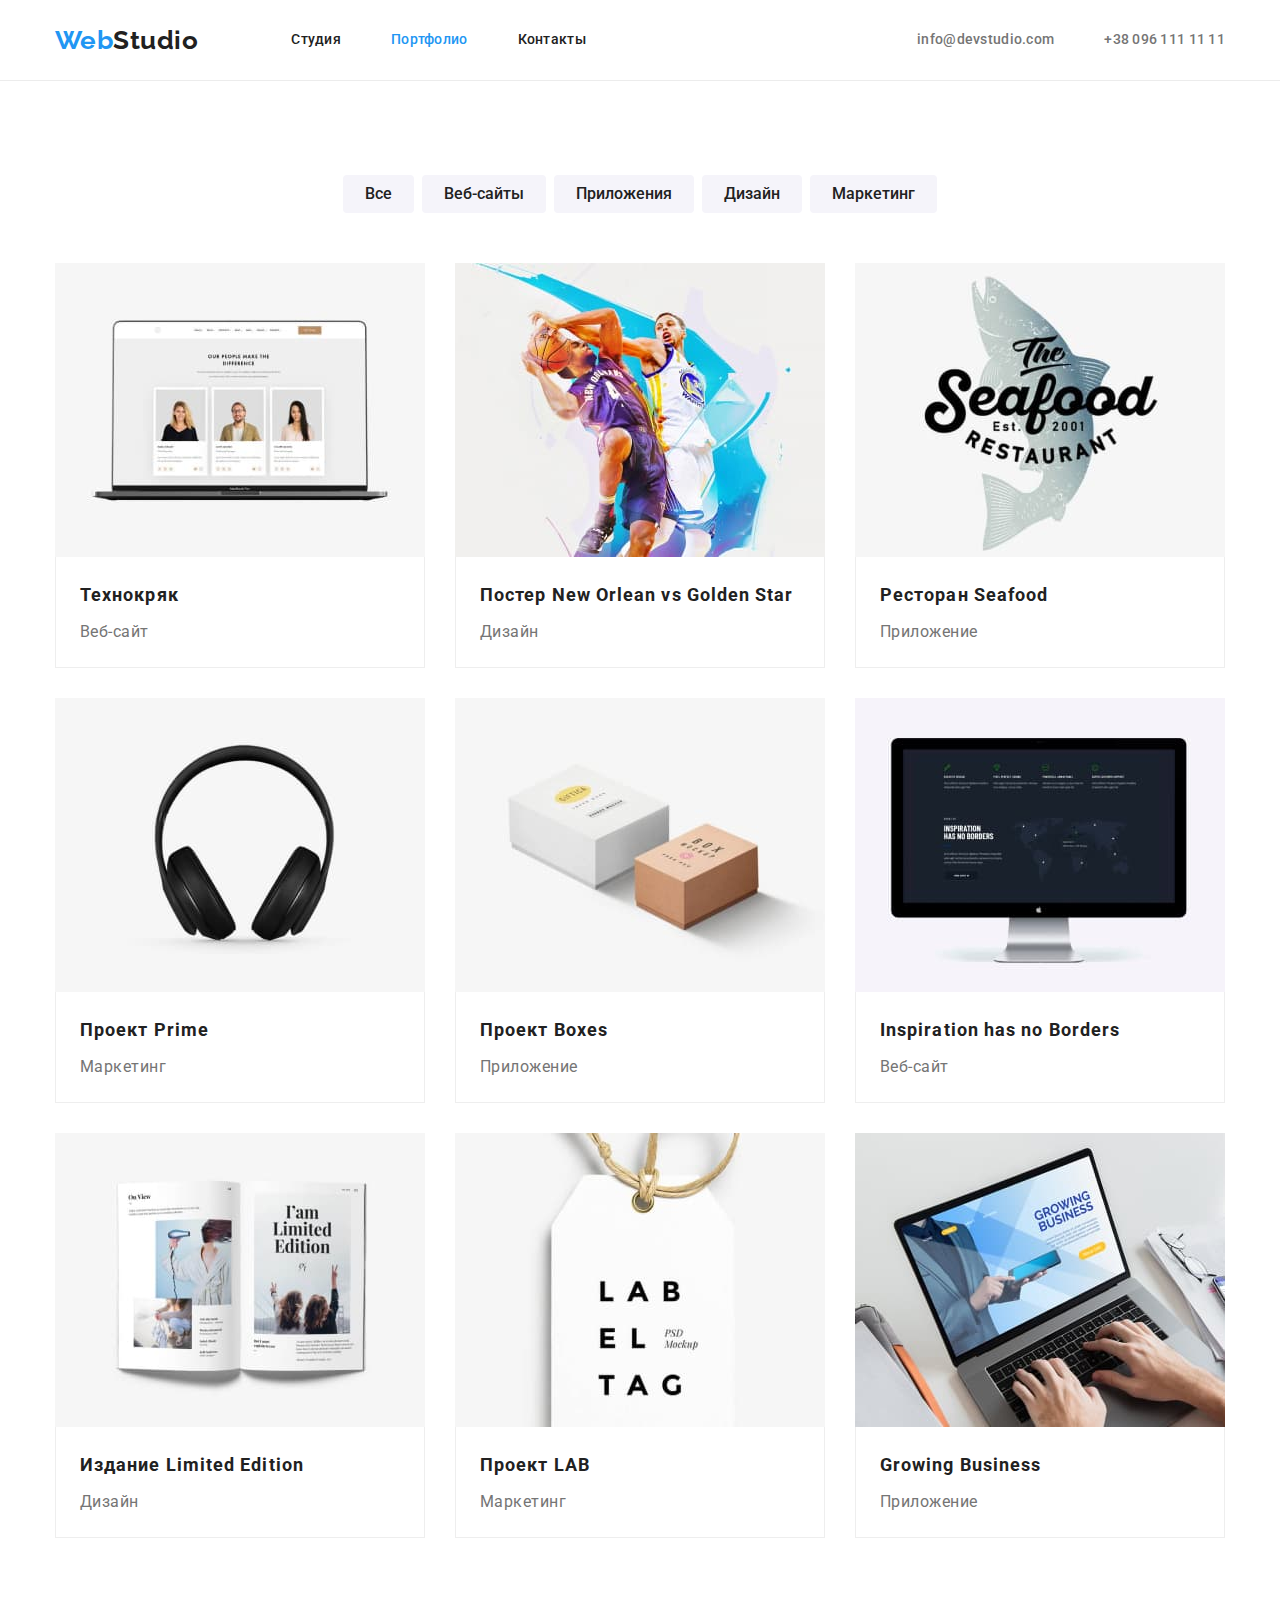
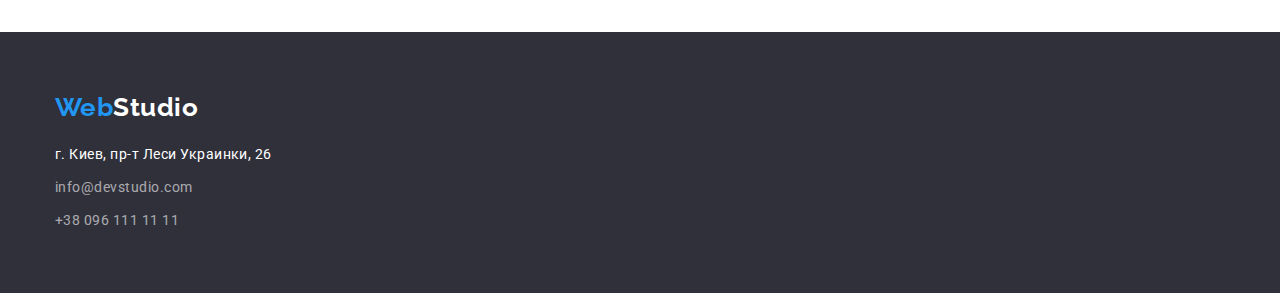
==== portfolio.html @ 1be53bb4 "backup" ====
<!DOCTYPE html>
<html lang="ru">
  <head>
    <meta charset="UTF-8" />
    <meta http-equiv="X-UA-Compatible" content="IE=edge" />
    <meta name="viewport" content="width=device-width, initial-scale=1.0" />
    <title>Портфолио</title>
    <link href="https://fonts.googleapis.com/css2?family=Raleway:wght@700&family=Roboto:wght@400;500;700;900&display=swap" rel="stylesheet" />
    <link rel="stylesheet" href="https://cdnjs.cloudflare.com/ajax/libs/modern-normalize/1.1.0/modern-normalize.min.css" />
    <link rel="stylesheet" href="./css/styles.css" />
  </head>
  <body class="page">
    
   <!-- Шапка сайта -->
   <header class="header">
    <div class="page-header container">
      <nav class="site-nav">
        <a href="./index.html" class="logo">Web<span class="studio-black">Studio</span></a>
        <ul class="site-nav list">
          <li class="item"><a class="link-header" href="./index.html">Студия</a></li>
          <li class="item"><a class="link-header current" href="./portfolio.html">Портфолио</a></li>
          <li class="item"><a class="link-header" href="">Контакты</a></li>
        </ul>
      </nav>
      <ul class="contacts list">
        <li class="item"><a class="link-header" href="mailto:info@devstudio.com">info@devstudio.com</a></li>
        <li class="item"><a class="link-header" href="tel:+380961111111">+38 096 111 11 11</a></li>
      </ul>
    </div>
  </header>

    <!-- Основная часть -->
    <main>
      <section class="section">
        <div class="container">
          <h1 class="visually-hidden">Галерея</h1>
          <ul class="filter-list">
            <li class="item"><button class="filter-button pointer" type="button">Все</button></li>
            <li class="item"><button class="filter-button pointer" type="button">Веб-сайты</button></li>
            <li class="item"><button class="filter-button pointer" type="button">Приложения</button></li>
            <li class="item"><button class="filter-button pointer" type="button">Дизайн</button></li>
            <li class="item"><button class="filter-button pointer" type="button">Маркетинг</button></li>
          </ul>
          <ul class="gallery list">
            <li class="gallery-card">
              <img src="./images/project1.jpg" alt="проект веб-сайта" width="370" />
              <div class="caption">
                <h2 class="gallery-title">Технокряк</h2>
              <p class="gallery-text">Веб-сайт</p>
            </div>
            </li>
            <li class="gallery-card">
              <img src="./images/project2.jpg" alt="дизайн проект" width="370" />
              <div class="caption">
                <h2 class="gallery-title">Постер New Orlean vs Golden Star</h2>
              <p class="gallery-text">Дизайн</p>
            </div>
            </li>
            <li class="gallery-card">
              <img src="./images/project3.jpg" alt="проект приложения" width="370" />
              <div class="caption">
                <h2 class="gallery-title">Ресторан Seafood</h2>
              <p class="gallery-text">Приложение</p>
            </div>
            </li>
            <li class="gallery-card">
              <img src="./images/project4.jpg" alt="маркетинговый проект" width="370" />
              <div class="caption">
                <h2 class="gallery-title">Проект Prime</h2>
              <p class="gallery-text">Маркетинг</p>
            </div>
            </li>
            <li class="gallery-card">
              <img src="./images/project5.jpg" alt="проект приложения" width="370" />
              <div class="caption">
                <h2 class="gallery-title">Проект Boxes</h2>
              <p class="gallery-text">Приложение</p>
            </div>
            </li>
            <li class="gallery-card">
              <img src="./images/project6.jpg" alt="проект веб-сайта" width="370" />
              <div class="caption">
                <h2 class="gallery-title">Inspiration has no Borders</h2>
              <p class="gallery-text">Веб-сайт</p>
            </div>
            </li>
            <li class="gallery-card">
              <img src="./images/project7.jpg" alt="дизайн проект" width="370" />
              <div class="caption">
                <h2 class="gallery-title">Издание Limited Edition</h2>
              <p class="gallery-text">Дизайн</p>
            </div>
            </li>
            <li class="gallery-card">
              <img src="./images/project8.jpg" alt="маркетинговый проект" width="370" />
              <div class="caption">
                <h2 class="gallery-title">Проект LAB</h2>
              <p class="gallery-text">Маркетинг</p>
            </div>
            </li>
            <li class="gallery-card">
              <img src="./images/project9.jpg" alt="проект приложения" width="370" />
              <div class="caption">
                <h2 class="gallery-title">Growing Business</h2>
              <p class="gallery-text">Приложение</p>
            </div>
            </li>
          </ul>
        </div>
      </section>
    </main>

     <!-- Подвал -->
     <footer class="footer">
      <div class="container">
        <a href="./index.html" class="logo">Web<span class="studio-white">Studio</span></a>
        <address>
          <ul class="footer-list">
            <li class="item"><a class="link map" href="https://goo.gl/maps/9KBQKtj4yiWqNJr88" target="_blank" rel="noopener noreferrer">г. Киев, пр-т Леси Украинки, 26</a></li>
            <li class="item"><a class="link" href="mailto:info@devstudio.com">info@devstudio.com</a></li>
            <li class="item"><a class="link" href="tel:+380961111111">+38 096 111 11 11</a></li>
          </ul>
        </address>
      </div>
    </footer>
  </body>
</html>
---- css/styles.css ----
:root {
  --primary-text-color: #757575;
  --title-text-color: #212121;
  --secondary-text-color: #ffffff;
  --accent-color: #2196f3;
  --button-accent-color: #188ce8;
  --primary-bg-color: #ffffff;
  --secondary-bg-color: #f5f4fa;
  --hero-bg-color: #2f303a;
  --footer-contacts-color: rgba(255, 255, 255, 0.6);
  --footer-link-color: rgba(255, 255, 255, 0.1);
  --header-border-color: #ececec;
  --card-border-color: #eeeeee;
  --social-links-color: #AFB1B8;

}

body {
  background-color: var(--primary-bg-color);
  color: var(--primary-text-color);
  font-family: Roboto, sans-serif;
  letter-spacing: 0.03em;
}

.container {
  margin-left: auto;
  margin-right: auto;
  width: 1200px;
  padding-left: 15px;
  padding-right: 15px;
}

ul {
  list-style: none;
  padding: 0;
  margin: 0;
}

h1,
h2,
h3,
p{
  margin: 0;
}

.header {
  border-bottom: 1px solid var(--header-border-color);
}

.page-header {
  display: flex;
  align-items: center; 
}

/* Logo */

.logo {
  margin-right: 93px;
  color: var(--accent-color);
  font-family: Raleway, sans-serif;
  font-weight: 700;
  font-size: 26px;
  line-height: 1.19;
  text-decoration: none;
}

.studio-black,
.team-name {
  color: var(--title-text-color);
}

.studio-white {
  color: var(--secondary-text-color);
}

/* Site-nav */

.site-nav {
  display: flex;
  align-items: center;
  margin-right: auto;
}

.site-nav .item:not(:last-child) {
  margin-right: 50px;
}

.site-nav .link-header {
  padding: 32px 0 32px 0;

  color: var(--title-text-color);
}

.link-header {
  display: block;  
  font-weight: 500;
  font-size: 14px;
  line-height: 1.14;
  letter-spacing: 0.02em;
  text-decoration: none;

}

.contacts {
  display: flex;
}

.contacts .item:not(:last-child) {
  margin-right: 50px;
}
.contacts .link-header {
  color: var(--primary-text-color);
  
}

.contacts-icon{
  margin-right: 10px;
  fill: var(--primary-text-color);
}

.contacts-icon:hover,
.contacts-icon:focus{
  fill: var(--accent-color); 
}

.link-header:hover,
.link-header:focus,
.link-header.current {
  color: var(--accent-color);  
}

 

/* Hero */

.hero {
  padding-top: 200px;
  padding-bottom: 200px;
  
  text-align: center;
  max-width: 1600px;
  margin-left: auto;
  margin-right: auto;
  background-image: linear-gradient(
    to right, 
    rgba(47, 48, 58, 0.4), 
    rgba(47, 48, 58, 0.4)),
    url(../images/bg.jpg);  
  background-size: cover;
  background-repeat: no-repeat;
  background-position: center;
  background-color: var(--hero-bg-color);
}

.hero-title {
  margin-top: 0;
  margin-bottom: 30px;

  color: var(--secondary-text-color);
  font-weight: 900;
  font-size: 44px;
  line-height: 1.36;
  letter-spacing: 0.06em;
  text-transform: uppercase;
}

.primary {
  border-radius: 4px;
  padding: 10px 32px;
  min-width: 200px;
  border: 0px solid transparent;

  background-color: var(--accent-color);
  color: var(--secondary-text-color);
  font-family: inherit;
  font-weight: 700;
  font-size: 16px;
  line-height: 1.88;
  letter-spacing: 0.06em;
}

button:hover,
button:focus {
  background-color: var(--button-accent-color);
}
.pointer {
  cursor: pointer;
}

/* Section */
.section {
  padding-top: 94px;
  padding-bottom: 94px;
}

.section.no-padding {
  padding-top: 0;
}
.section-title {
  margin-top: 0;
  margin-bottom: 50px;

  color: var(--title-text-color);
  font-size: 36px;
  line-height: 1.17;
  text-align: center;
}

.visually-hidden {
  position: absolute;
  width: 1px;
  height: 1px;
  margin: -1px;
  border: 0;
  padding: 0;
  white-space: nowrap;
  clip-path: inset(100%);
  clip: rect(0 0 0 0);
  overflow: hidden;
}

/* Features */

.features {
  display: flex;
}

.features-item {
  width: 270px;
 } 

.features-item:not(:last-child),
.description .item:not(:last-child) {
  margin-right: 30px;
}

.icon {
  width: 270px;
  height: 120px;
  padding: 25px 100px 25px 100px;    
  background-color: var(--secondary-bg-color);
}



.features-title {
  margin-top: 30px;
  margin-bottom: 10px;

  color: var(--title-text-color);
  font-size: 14px;
  line-height: 1.14;
  text-transform: uppercase;
}

.features-text {
  font-size: 14px;
  line-height: 1.7;
}

/* Description */

.description {
  display: flex;
}

img {
  display: block;
  max-width: 100%;
  height: auto;
}

/* Team */

.section.team {
  background-color: var(--secondary-bg-color);
}

.team  {
  display: flex;
}

.team-card {
  box-shadow: 0px 1px 3px rgba(0, 0, 0, 0.12), 0px 1px 1px rgba(0, 0, 0, 0.14), 0px 2px 1px rgba(0, 0, 0, 0.2);
  border-radius: 0px 0px 4px 4px;

  background-color: var(--primary-bg-color);
}

.team-card:not(:last-child) {
  margin-right: 30px;
}

.team-caption {  
  padding: 30px 0 30px 0;
  font-size: 16px;
  line-height: 1.19;
  text-align: center;
}

.team-name {
  font-weight: 500;
  margin-bottom: 10px;  
}

.social-link {  
  display: flex;
  align-items: center;
  justify-content: center;
  width: 44px;
  height: 44px;  
  fill: var(--social-links-color);
  background-color: var(--primary-bg-color);
  border-radius: 50%;  
}


.social-link:hover,
.social-link:focus{
  background-color: var(--accent-color);
  fill: var(--secondary-text-color);
}  


.social-item:not(:last-child){
  margin-right: 10px;
} 

.social {
  display: flex;
  justify-content: center ;  
  margin-top: 16px;  
}

/* Customers */

.customers-list{  
  display: flex;
  align-items: center;  
}

.customer-link{  
  display: flex;
  align-items: center;
  justify-content: center;
  width: 170px;
  height: 92px;
  border: 1px solid var(--social-links-color);
  fill: var(--social-links-color);
  border-radius: 4px;
}

.customers-list .item:not(:last-child){
  margin-right: 30px;
}

.customer-link:hover,
.customer-link:focus{
  border: 1px solid var(--accent-color);
  fill: var(--accent-color);
}

/* Footer */

.footer {
  background-color: var(--hero-bg-color);
  padding-top: 60px;
  padding-bottom: 60px;
}

.footer .logo{
  margin-right: 0;  
}

address {
  margin-top: 20px;  
}

.footer-list .item:not(:last-child) {
  padding-bottom: 9px;
}

.footer-list{
  margin-right: 70px;
}

.footer-list .link {
  font-style: normal;
  font-weight: 400;
  color: var(--footer-contacts-color);
  font-size: 14px;
  line-height: 1.71;
  text-decoration: none;
}

.link.map {
  color: var(--secondary-text-color);
}

.social-title{
  margin-bottom: 20px;

  font-style: normal;
  text-transform: uppercase;
  font-size: 14px;
  line-height: 1.14;
  color: var(--secondary-text-color);
}

.footer .link:hover,
.footer .link:focus {
  color: var(--accent-color);
}

.footer-link {  
  display: flex;
  align-items: center;
  justify-content: center;
  width: 44px;
  height: 44px;  
  fill: var(--secondary-text-color);
  background-color: var(--footer-link-color);
  border-radius: 50%;  
}


.footer-link:hover,
.footer-link:focus{
  background-color: var(--accent-color);
  
}  


.footer-item:not(:last-child){
  margin-right: 10px;
} 



/* Filter */
.adress{
  display: flex;
  align-items: center;
}

.filter-list {
  display: flex;
  justify-content: center;
  margin-bottom: 50px;
}

.filter-button {
  padding: 6px 22px;
  border: 0px solid transparent;
  border-radius: 4px;

  background-color: var(--secondary-bg-color);
  color: var(--title-text-color);
  font-family: inherit;
  font-weight: 500;
  font-size: 16px;
  line-height: 1.62;
  text-align: center;
}

.filter-list .item:not(:last-child) {
  margin-right: 8px;
}

.filter-button:hover,
.filter-button:focus {
  background-color: var(--button-accent-color);
  color: var(--secondary-text-color);
}



/* Gallery */

.gallery.list {
  display: flex;
  flex-wrap: wrap;
}

.gallery-card {
  margin-right: 30px;
  margin-bottom: 30px;
}

.gallery-card:nth-child(3n) {
  margin-right: 0;
}

.gallery-card:nth-last-child(-n + 3) {
  margin-bottom: 0;
}

.caption {
  padding: 20px 24px 20px 24px;
  border-right: 1px solid #EEEEEE;
  border-bottom: 1px solid #EEEEEE;
  border-left: 1px solid #EEEEEE;
  }

.gallery-title {
  margin-bottom: 4px;
  
  color: var(--title-text-color);
  font-weight: 700;
  font-size: 18px;
  line-height: 2;
  letter-spacing: 0.06em;
}

.gallery-text {
  font-size: 16px;
  line-height: 1.88;
}
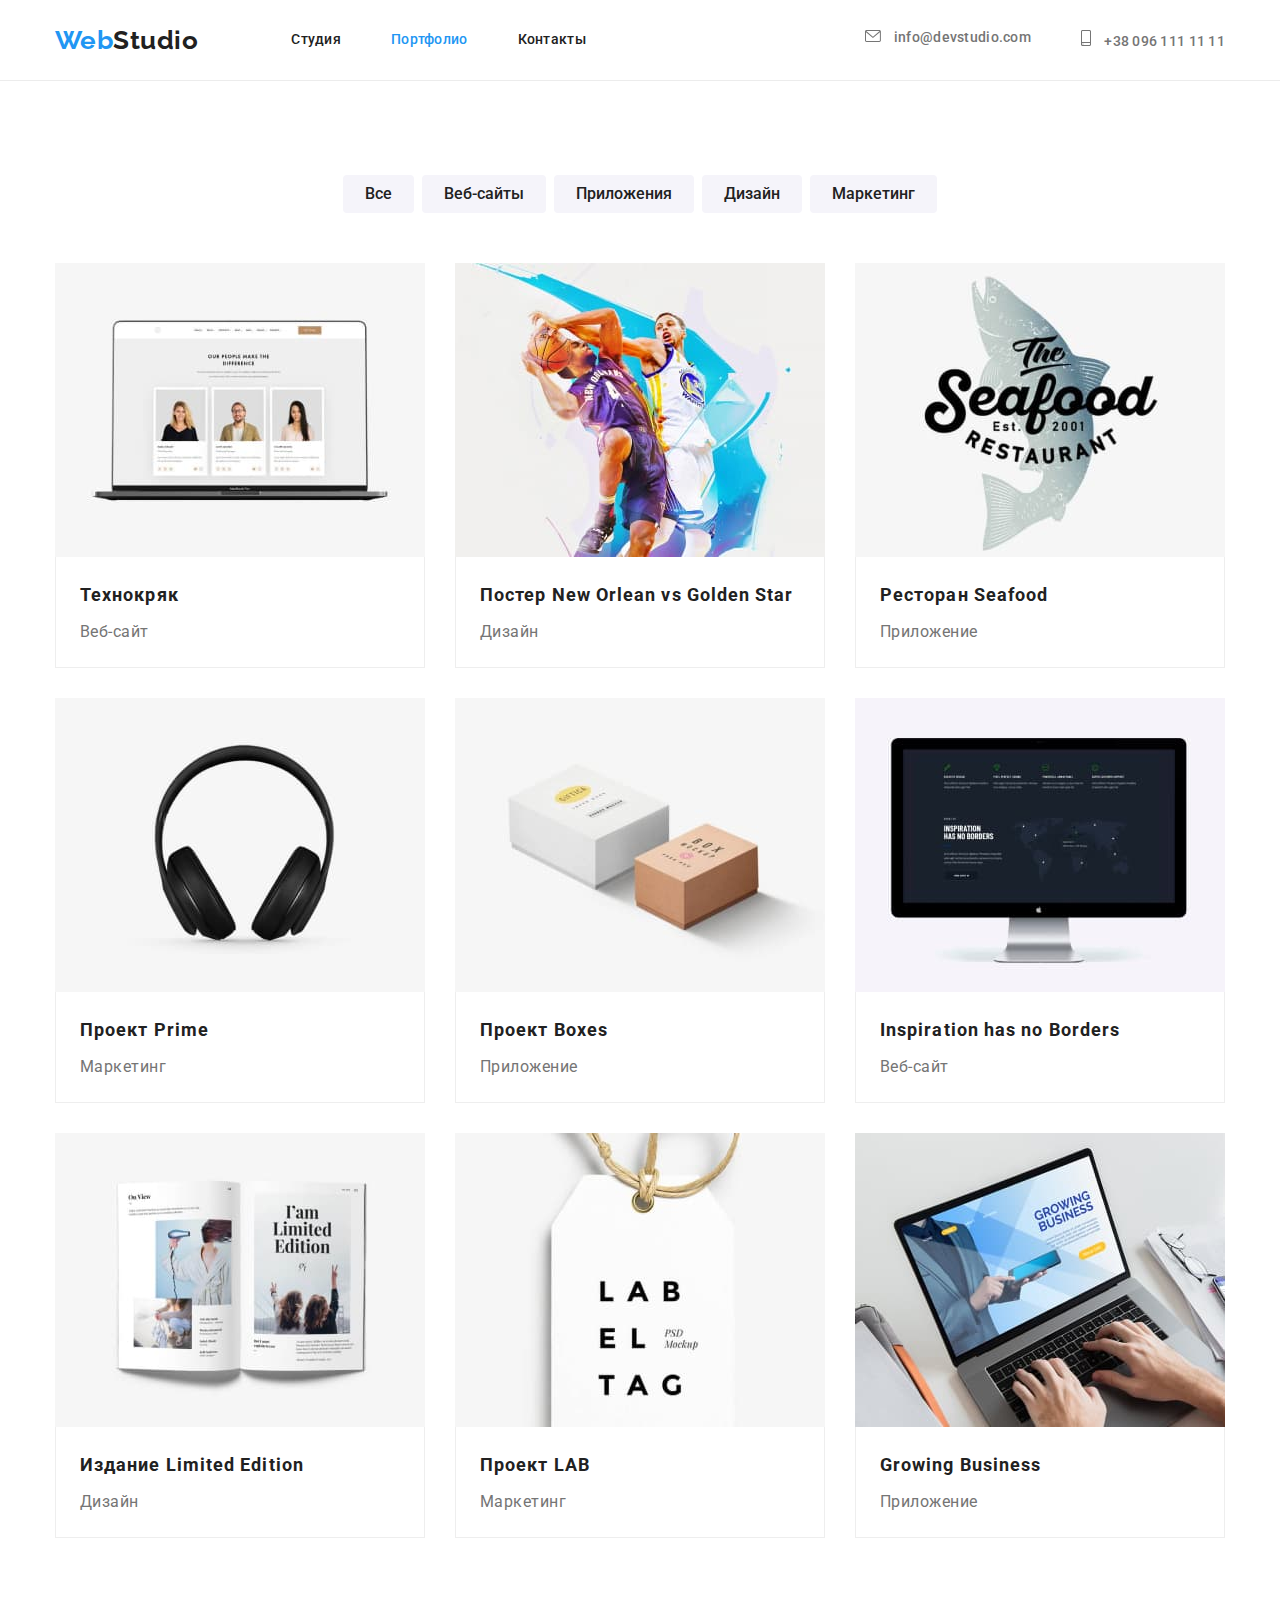
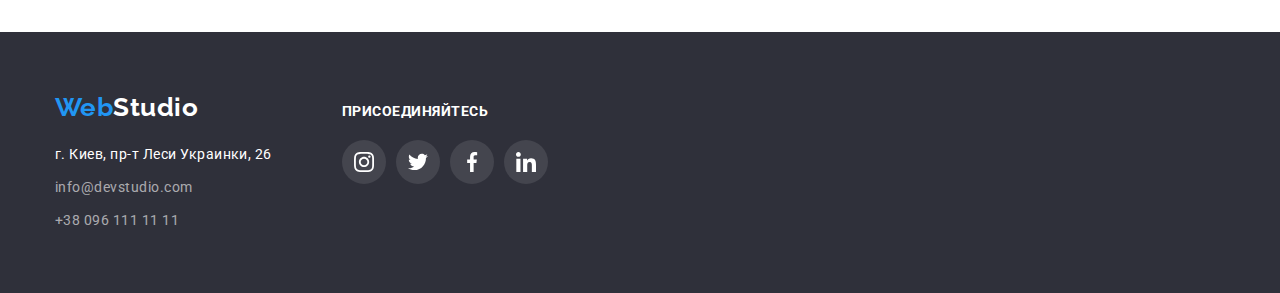
==== commit 42cf09f1: "svg+shadow" ====
--- a/portfolio.html
+++ b/portfolio.html
@@ -10,24 +10,35 @@
     <link rel="stylesheet" href="./css/styles.css" />
   </head>
   <body class="page">
-    
-   <!-- Шапка сайта -->
-   <header class="header">
-    <div class="page-header container">
-      <nav class="site-nav">
-        <a href="./index.html" class="logo">Web<span class="studio-black">Studio</span></a>
-        <ul class="site-nav list">
-          <li class="item"><a class="link-header" href="./index.html">Студия</a></li>
-          <li class="item"><a class="link-header current" href="./portfolio.html">Портфолио</a></li>
-          <li class="item"><a class="link-header" href="">Контакты</a></li>
+    <!-- Шапка сайта -->
+    <header class="header">
+      <div class="page-header container">
+        <nav class="site-nav">
+          <a href="./index.html" class="logo">Web<span class="studio-black">Studio</span></a>
+          <ul class="site-nav list">
+            <li class="item"><a class="link-header" href="./index.html">Студия</a></li>
+            <li class="item"><a class="link-header current" href="./portfolio.html">Портфолио</a></li>
+            <li class="item"><a class="link-header" href="">Контакты</a></li>
+          </ul>
+        </nav>
+        <ul class="contacts">
+          <li class="item">
+            <a class="link-header" href="mailto:info@devstudio.com">
+              <svg width="16" height="12" class="contacts-icon">
+                <use href="./images/icons.svg#envelope"></use>
+              </svg>
+              info@devstudio.com
+            </a>
+          </li>
+          <li class="item">
+            <a class="link-header" href="tel:+380961111111">
+              <svg width="10" height="16" class="contacts-icon">
+                <use href="./images/icons.svg#smartphone"></use></svg>
+              +38 096 111 11 11</a>
+          </li>
         </ul>
-      </nav>
-      <ul class="contacts list">
-        <li class="item"><a class="link-header" href="mailto:info@devstudio.com">info@devstudio.com</a></li>
-        <li class="item"><a class="link-header" href="tel:+380961111111">+38 096 111 11 11</a></li>
-      </ul>
-    </div>
-  </header>
+      </div>
+    </header>
 
     <!-- Основная часть -->
     <main>
@@ -46,81 +57,116 @@
               <img src="./images/project1.jpg" alt="проект веб-сайта" width="370" />
               <div class="caption">
                 <h2 class="gallery-title">Технокряк</h2>
-              <p class="gallery-text">Веб-сайт</p>
-            </div>
+                <p class="gallery-text">Веб-сайт</p>
+              </div>
             </li>
             <li class="gallery-card">
               <img src="./images/project2.jpg" alt="дизайн проект" width="370" />
               <div class="caption">
                 <h2 class="gallery-title">Постер New Orlean vs Golden Star</h2>
-              <p class="gallery-text">Дизайн</p>
-            </div>
+                <p class="gallery-text">Дизайн</p>
+              </div>
             </li>
             <li class="gallery-card">
               <img src="./images/project3.jpg" alt="проект приложения" width="370" />
               <div class="caption">
                 <h2 class="gallery-title">Ресторан Seafood</h2>
-              <p class="gallery-text">Приложение</p>
-            </div>
+                <p class="gallery-text">Приложение</p>
+              </div>
             </li>
             <li class="gallery-card">
               <img src="./images/project4.jpg" alt="маркетинговый проект" width="370" />
               <div class="caption">
                 <h2 class="gallery-title">Проект Prime</h2>
-              <p class="gallery-text">Маркетинг</p>
-            </div>
+                <p class="gallery-text">Маркетинг</p>
+              </div>
             </li>
             <li class="gallery-card">
               <img src="./images/project5.jpg" alt="проект приложения" width="370" />
               <div class="caption">
                 <h2 class="gallery-title">Проект Boxes</h2>
-              <p class="gallery-text">Приложение</p>
-            </div>
+                <p class="gallery-text">Приложение</p>
+              </div>
             </li>
             <li class="gallery-card">
               <img src="./images/project6.jpg" alt="проект веб-сайта" width="370" />
               <div class="caption">
                 <h2 class="gallery-title">Inspiration has no Borders</h2>
-              <p class="gallery-text">Веб-сайт</p>
-            </div>
+                <p class="gallery-text">Веб-сайт</p>
+              </div>
             </li>
             <li class="gallery-card">
               <img src="./images/project7.jpg" alt="дизайн проект" width="370" />
               <div class="caption">
                 <h2 class="gallery-title">Издание Limited Edition</h2>
-              <p class="gallery-text">Дизайн</p>
-            </div>
+                <p class="gallery-text">Дизайн</p>
+              </div>
             </li>
             <li class="gallery-card">
               <img src="./images/project8.jpg" alt="маркетинговый проект" width="370" />
               <div class="caption">
                 <h2 class="gallery-title">Проект LAB</h2>
-              <p class="gallery-text">Маркетинг</p>
-            </div>
+                <p class="gallery-text">Маркетинг</p>
+              </div>
             </li>
             <li class="gallery-card">
               <img src="./images/project9.jpg" alt="проект приложения" width="370" />
               <div class="caption">
                 <h2 class="gallery-title">Growing Business</h2>
-              <p class="gallery-text">Приложение</p>
-            </div>
+                <p class="gallery-text">Приложение</p>
+              </div>
             </li>
           </ul>
         </div>
       </section>
     </main>
 
-     <!-- Подвал -->
-     <footer class="footer">
-      <div class="container">
-        <a href="./index.html" class="logo">Web<span class="studio-white">Studio</span></a>
-        <address>
-          <ul class="footer-list">
-            <li class="item"><a class="link map" href="https://goo.gl/maps/9KBQKtj4yiWqNJr88" target="_blank" rel="noopener noreferrer">г. Киев, пр-т Леси Украинки, 26</a></li>
-            <li class="item"><a class="link" href="mailto:info@devstudio.com">info@devstudio.com</a></li>
-            <li class="item"><a class="link" href="tel:+380961111111">+38 096 111 11 11</a></li>
+    <!-- Подвал -->
+    <footer class="footer">
+      <div class="container_footer">
+        <div class="adress">
+          <a href="./index.html" class="logo">Web<span class="studio-white">Studio</span></a>
+          <address>
+            <ul class="footer-list">
+              <li class="item"><a class="link map" href="https://goo.gl/maps/9KBQKtj4yiWqNJr88" target="_blank" rel="noopener noreferrer">г. Киев, пр-т Леси Украинки, 26</a></li>
+              <li class="item"><a class="link" href="mailto:info@devstudio.com">info@devstudio.com</a></li>
+              <li class="item"><a class="link" href="tel:+380961111111">+38 096 111 11 11</a></li>
+            </ul>
+          </address>
+        </div>
+        <div class="footer-social">
+          <h3 class="social-title">Присоединяйтесь</h3>
+          <ul class="social">
+            <li class="footer-item">
+              <a href="#" class="footer-link">
+                <svg width="20" height="20" class="footer-icon">
+                  <use href="./images/icons.svg#instagram"></use>
+                </svg>
+              </a>
+            </li>
+            <li class="footer-item">
+              <a href="#" class="footer-link">
+                <svg width="20" height="20" class="footer-icon">
+                  <use href="./images/icons.svg#twitter"></use>
+                </svg>
+              </a>
+            </li>
+            <li class="footer-item">
+              <a href="#" class="footer-link">
+                <svg width="20" height="20" class="footer-icon">
+                  <use href="./images/icons.svg#facebook"></use>
+                </svg>
+              </a>
+            </li>
+            <li class="footer-item">
+              <a href="#" class="footer-link">
+                <svg width="20" height="20" class="footer-icon">
+                  <use href="./images/icons.svg#linkedin"></use>
+                </svg>
+              </a>
+            </li>
           </ul>
-        </address>
+        </div>
       </div>
     </footer>
   </body>
--- a/css/styles.css
+++ b/css/styles.css
@@ -11,8 +11,7 @@
   --footer-link-color: rgba(255, 255, 255, 0.1);
   --header-border-color: #ececec;
   --card-border-color: #eeeeee;
-  --social-links-color: #AFB1B8;
-
+  --social-links-color: #afb1b8;
 }
 
 body {
@@ -22,7 +21,8 @@
   letter-spacing: 0.03em;
 }
 
-.container {
+.container,
+.container_footer {
   margin-left: auto;
   margin-right: auto;
   width: 1200px;
@@ -39,7 +39,7 @@
 h1,
 h2,
 h3,
-p{
+p {
   margin: 0;
 }
 
@@ -49,7 +49,7 @@
 
 .page-header {
   display: flex;
-  align-items: center; 
+  align-items: center;
 }
 
 /* Logo */
@@ -92,13 +92,12 @@
 }
 
 .link-header {
-  display: block;  
+  display: block;
   font-weight: 500;
   font-size: 14px;
   line-height: 1.14;
   letter-spacing: 0.02em;
   text-decoration: none;
-
 }
 
 .contacts {
@@ -108,44 +107,34 @@
 .contacts .item:not(:last-child) {
   margin-right: 50px;
 }
+
 .contacts .link-header {
   color: var(--primary-text-color);
-  
-}
-
-.contacts-icon{
+  fill: var(--primary-text-color);
+}
+
+.contacts-icon {
   margin-right: 10px;
-  fill: var(--primary-text-color);
-}
-
-.contacts-icon:hover,
-.contacts-icon:focus{
-  fill: var(--accent-color); 
 }
 
 .link-header:hover,
 .link-header:focus,
 .link-header.current {
-  color: var(--accent-color);  
-}
-
- 
+  color: var(--accent-color);
+  fill: var(--accent-color);
+}
 
 /* Hero */
 
 .hero {
   padding-top: 200px;
   padding-bottom: 200px;
-  
+
   text-align: center;
   max-width: 1600px;
   margin-left: auto;
   margin-right: auto;
-  background-image: linear-gradient(
-    to right, 
-    rgba(47, 48, 58, 0.4), 
-    rgba(47, 48, 58, 0.4)),
-    url(../images/bg.jpg);  
+  background-image: linear-gradient(to right, rgba(47, 48, 58, 0.4), rgba(47, 48, 58, 0.4)), url(../images/bg.jpg);
   background-size: cover;
   background-repeat: no-repeat;
   background-position: center;
@@ -227,7 +216,7 @@
 
 .features-item {
   width: 270px;
- } 
+}
 
 .features-item:not(:last-child),
 .description .item:not(:last-child) {
@@ -237,11 +226,9 @@
 .icon {
   width: 270px;
   height: 120px;
-  padding: 25px 100px 25px 100px;    
+  padding: 25px 100px 25px 100px;
   background-color: var(--secondary-bg-color);
 }
-
-
 
 .features-title {
   margin-top: 30px;
@@ -276,12 +263,14 @@
   background-color: var(--secondary-bg-color);
 }
 
-.team  {
+.team {
   display: flex;
 }
 
 .team-card {
-  box-shadow: 0px 1px 3px rgba(0, 0, 0, 0.12), 0px 1px 1px rgba(0, 0, 0, 0.14), 0px 2px 1px rgba(0, 0, 0, 0.2);
+  box-shadow: 0px 1px 3px rgba(0, 0, 0, 0.12),
+              0px 1px 1px rgba(0, 0, 0, 0.14), 
+              0px 2px 1px rgba(0, 0, 0, 0.2);
   border-radius: 0px 0px 4px 4px;
 
   background-color: var(--primary-bg-color);
@@ -291,7 +280,7 @@
   margin-right: 30px;
 }
 
-.team-caption {  
+.team-caption {
   padding: 30px 0 30px 0;
   font-size: 16px;
   line-height: 1.19;
@@ -300,46 +289,44 @@
 
 .team-name {
   font-weight: 500;
-  margin-bottom: 10px;  
-}
-
-.social-link {  
+  margin-bottom: 10px;
+}
+
+.social-link {
   display: flex;
   align-items: center;
   justify-content: center;
   width: 44px;
-  height: 44px;  
+  height: 44px;
   fill: var(--social-links-color);
   background-color: var(--primary-bg-color);
-  border-radius: 50%;  
-}
-
+  border-radius: 50%;
+}
 
 .social-link:hover,
-.social-link:focus{
+.social-link:focus {
   background-color: var(--accent-color);
   fill: var(--secondary-text-color);
-}  
-
-
-.social-item:not(:last-child){
+}
+
+.social-item:not(:last-child) {
   margin-right: 10px;
-} 
+}
 
 .social {
   display: flex;
-  justify-content: center ;  
-  margin-top: 16px;  
+  justify-content: center;
+  margin-top: 16px;
 }
 
 /* Customers */
 
-.customers-list{  
-  display: flex;
-  align-items: center;  
-}
-
-.customer-link{  
+.customers-list {
+  display: flex;
+  align-items: center;
+}
+
+.customer-link {
   display: flex;
   align-items: center;
   justify-content: center;
@@ -350,12 +337,12 @@
   border-radius: 4px;
 }
 
-.customers-list .item:not(:last-child){
+.customers-list .item:not(:last-child) {
   margin-right: 30px;
 }
 
 .customer-link:hover,
-.customer-link:focus{
+.customer-link:focus {
   border: 1px solid var(--accent-color);
   fill: var(--accent-color);
 }
@@ -367,20 +354,26 @@
   padding-top: 60px;
   padding-bottom: 60px;
 }
-
-.footer .logo{
-  margin-right: 0;  
-}
-
-address {
-  margin-top: 20px;  
+.container_footer {
+  display: flex;
+  align-items: baseline;
+}
+
+.footer .logo {
+  margin-right: auto;
+  margin-bottom: 20px;
+}
+
+.adress {
+  display: flex;
+  flex-direction: column;
 }
 
 .footer-list .item:not(:last-child) {
   padding-bottom: 9px;
 }
 
-.footer-list{
+.footer-list {
   margin-right: 70px;
 }
 
@@ -397,7 +390,7 @@
   color: var(--secondary-text-color);
 }
 
-.social-title{
+.social-title {
   margin-bottom: 20px;
 
   font-style: normal;
@@ -412,33 +405,28 @@
   color: var(--accent-color);
 }
 
-.footer-link {  
+.footer-link {
   display: flex;
   align-items: center;
   justify-content: center;
   width: 44px;
-  height: 44px;  
+  height: 44px;
   fill: var(--secondary-text-color);
   background-color: var(--footer-link-color);
-  border-radius: 50%;  
-}
-
+  border-radius: 50%;
+}
 
 .footer-link:hover,
-.footer-link:focus{
+.footer-link:focus {
   background-color: var(--accent-color);
-  
-}  
-
-
-.footer-item:not(:last-child){
+}
+
+.footer-item:not(:last-child) {
   margin-right: 10px;
-} 
-
-
+}
 
 /* Filter */
-.adress{
+.adress {
   display: flex;
   align-items: center;
 }
@@ -473,8 +461,6 @@
   color: var(--secondary-text-color);
 }
 
-
-
 /* Gallery */
 
 .gallery.list {
@@ -487,6 +473,12 @@
   margin-bottom: 30px;
 }
 
+.gallery-card:hover {
+  box-shadow: 0px 1px 1px rgba(0, 0, 0, 0.12), 
+              0px 4px 4px rgba(0, 0, 0, 0.06), 
+              1px 4px 6px rgba(0, 0, 0, 0.16);
+}
+
 .gallery-card:nth-child(3n) {
   margin-right: 0;
 }
@@ -497,14 +489,14 @@
 
 .caption {
   padding: 20px 24px 20px 24px;
-  border-right: 1px solid #EEEEEE;
-  border-bottom: 1px solid #EEEEEE;
-  border-left: 1px solid #EEEEEE;
-  }
+  border-right: 1px solid var(--card-border-color);
+  border-bottom: 1px solid var(--card-border-color);
+  border-left: 1px solid var(--card-border-color);
+}
 
 .gallery-title {
   margin-bottom: 4px;
-  
+
   color: var(--title-text-color);
   font-weight: 700;
   font-size: 18px;
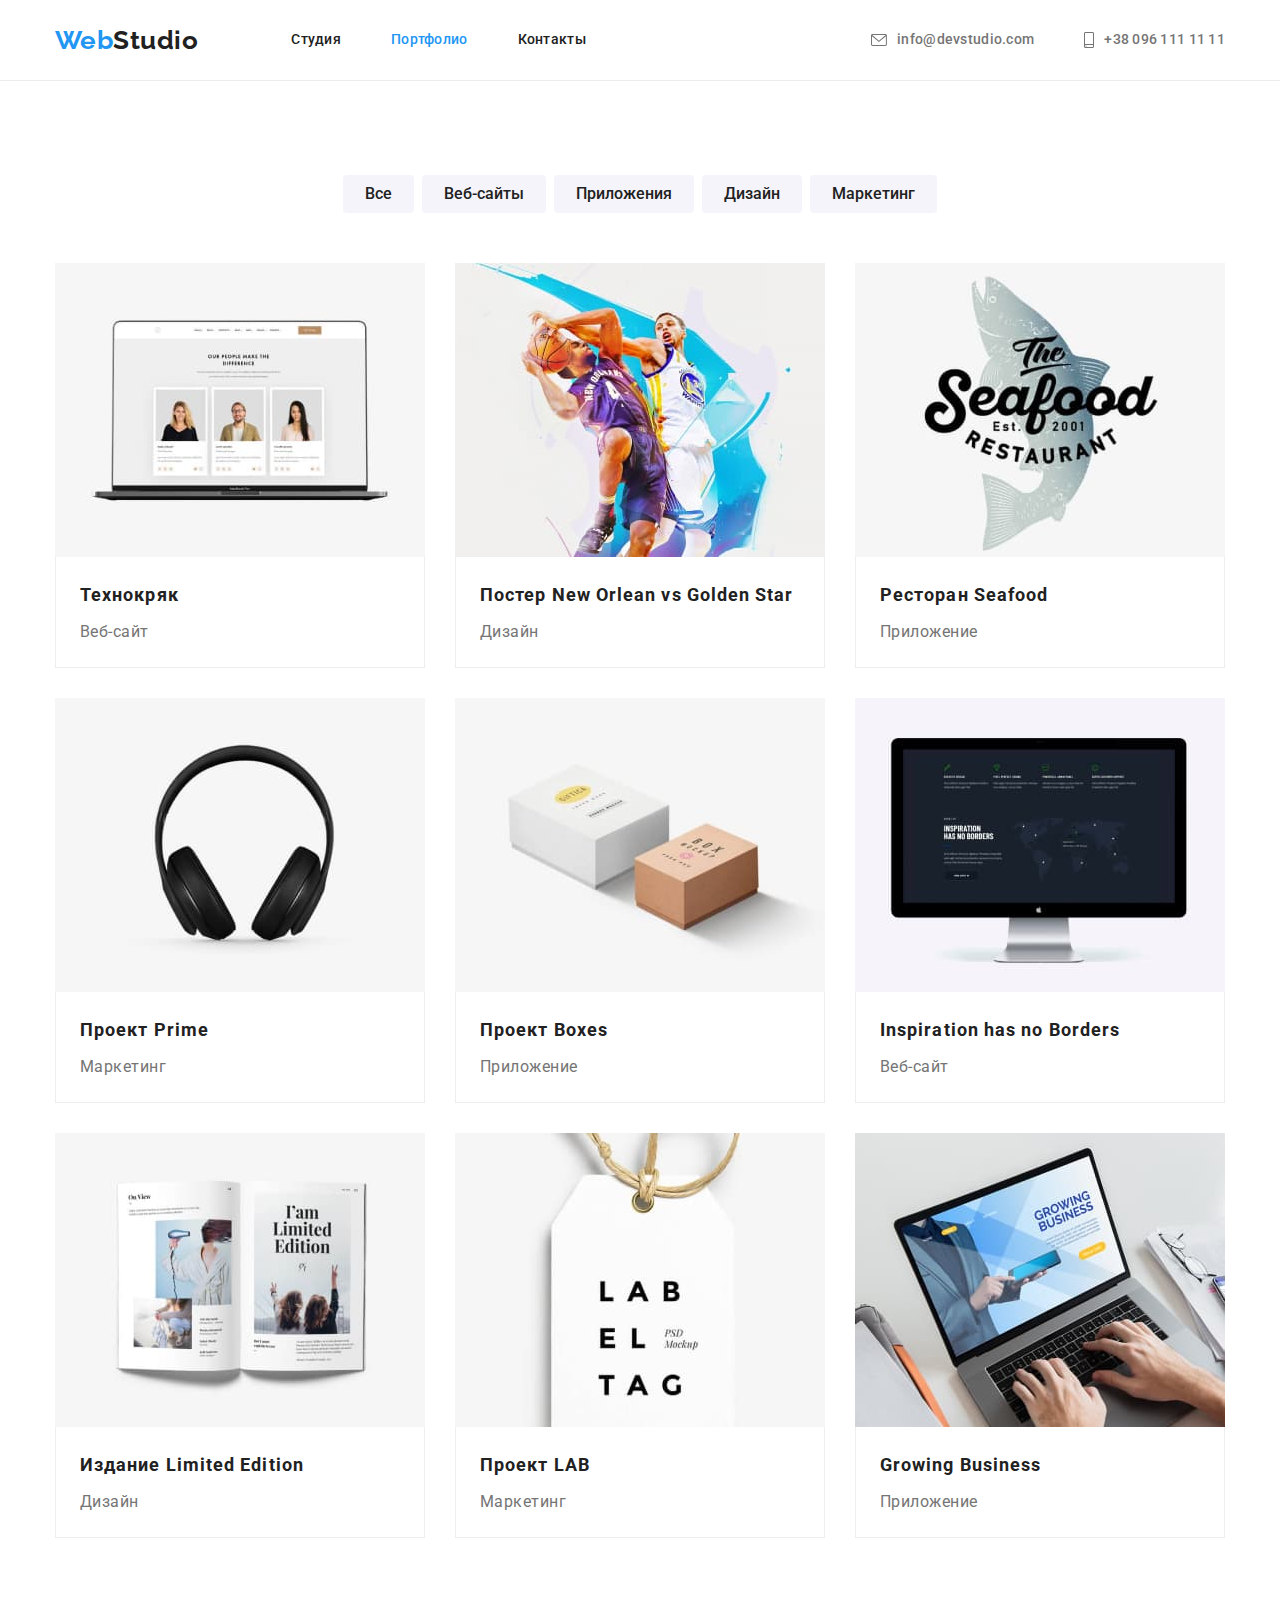
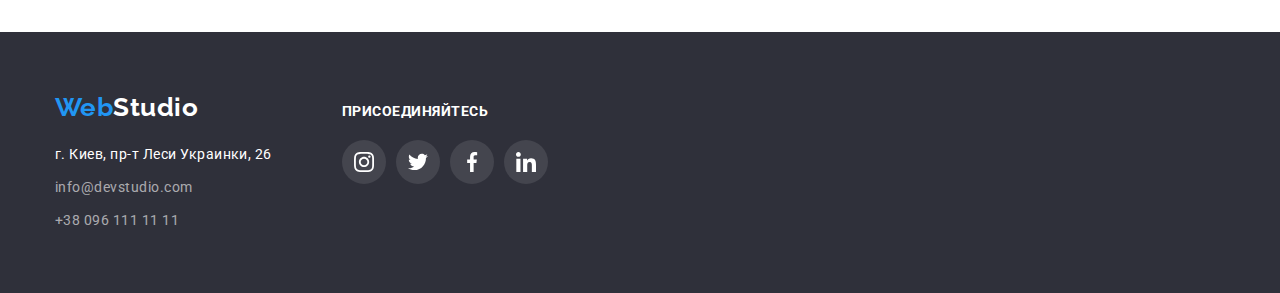
==== commit 8b371692: "final" ====
--- a/portfolio.html
+++ b/portfolio.html
@@ -54,67 +54,85 @@
           </ul>
           <ul class="gallery list">
             <li class="gallery-card">
+              <a class="gallery-link" href="#">
               <img src="./images/project1.jpg" alt="проект веб-сайта" width="370" />
               <div class="caption">
                 <h2 class="gallery-title">Технокряк</h2>
                 <p class="gallery-text">Веб-сайт</p>
               </div>
+            </a>
             </li>
             <li class="gallery-card">
+              <a class="gallery-link" href="#">
               <img src="./images/project2.jpg" alt="дизайн проект" width="370" />
               <div class="caption">
                 <h2 class="gallery-title">Постер New Orlean vs Golden Star</h2>
                 <p class="gallery-text">Дизайн</p>
               </div>
+            </a>
             </li>
             <li class="gallery-card">
+              <a class="gallery-link" href="#">
               <img src="./images/project3.jpg" alt="проект приложения" width="370" />
               <div class="caption">
                 <h2 class="gallery-title">Ресторан Seafood</h2>
                 <p class="gallery-text">Приложение</p>
               </div>
+            </a>
             </li>
             <li class="gallery-card">
+              <a class="gallery-link" href="#">
               <img src="./images/project4.jpg" alt="маркетинговый проект" width="370" />
               <div class="caption">
                 <h2 class="gallery-title">Проект Prime</h2>
                 <p class="gallery-text">Маркетинг</p>
               </div>
+            </a>
             </li>
             <li class="gallery-card">
+              <a class="gallery-link" href="#">
               <img src="./images/project5.jpg" alt="проект приложения" width="370" />
               <div class="caption">
                 <h2 class="gallery-title">Проект Boxes</h2>
                 <p class="gallery-text">Приложение</p>
               </div>
+            </a>
             </li>
             <li class="gallery-card">
+              <a class="gallery-link" href="#">
               <img src="./images/project6.jpg" alt="проект веб-сайта" width="370" />
               <div class="caption">
                 <h2 class="gallery-title">Inspiration has no Borders</h2>
                 <p class="gallery-text">Веб-сайт</p>
               </div>
+            </a>
             </li>
             <li class="gallery-card">
+              <a class="gallery-link" href="#">
               <img src="./images/project7.jpg" alt="дизайн проект" width="370" />
               <div class="caption">
                 <h2 class="gallery-title">Издание Limited Edition</h2>
                 <p class="gallery-text">Дизайн</p>
               </div>
+            </a>
             </li>
             <li class="gallery-card">
+              <a class="gallery-link" href="#">
               <img src="./images/project8.jpg" alt="маркетинговый проект" width="370" />
               <div class="caption">
                 <h2 class="gallery-title">Проект LAB</h2>
                 <p class="gallery-text">Маркетинг</p>
               </div>
+            </a>
             </li>
             <li class="gallery-card">
+              <a class="gallery-link" href="#">
               <img src="./images/project9.jpg" alt="проект приложения" width="370" />
               <div class="caption">
                 <h2 class="gallery-title">Growing Business</h2>
                 <p class="gallery-text">Приложение</p>
               </div>
+            </a>
             </li>
           </ul>
         </div>
@@ -123,17 +141,15 @@
 
     <!-- Подвал -->
     <footer class="footer">
-      <div class="container_footer">
-        <div class="adress">
-          <a href="./index.html" class="logo">Web<span class="studio-white">Studio</span></a>
+      <div class="container_footer">                 
           <address>
+            <a href="./index.html" class="logo">Web<span class="studio-white">Studio</span></a>
             <ul class="footer-list">
               <li class="item"><a class="link map" href="https://goo.gl/maps/9KBQKtj4yiWqNJr88" target="_blank" rel="noopener noreferrer">г. Киев, пр-т Леси Украинки, 26</a></li>
               <li class="item"><a class="link" href="mailto:info@devstudio.com">info@devstudio.com</a></li>
               <li class="item"><a class="link" href="tel:+380961111111">+38 096 111 11 11</a></li>
             </ul>
-          </address>
-        </div>
+          </address>        
         <div class="footer-social">
           <h3 class="social-title">Присоединяйтесь</h3>
           <ul class="social">
--- a/css/styles.css
+++ b/css/styles.css
@@ -54,11 +54,12 @@
 
 /* Logo */
 
-.logo {
-  margin-right: 93px;
+.logo {  
+  display: block;
   color: var(--accent-color);
   font-family: Raleway, sans-serif;
   font-weight: 700;
+  font-style: normal;
   font-size: 26px;
   line-height: 1.19;
   text-decoration: none;
@@ -79,6 +80,10 @@
   display: flex;
   align-items: center;
   margin-right: auto;
+}
+
+.site-nav.list{
+  margin-left: 93px;
 }
 
 .site-nav .item:not(:last-child) {
@@ -109,6 +114,8 @@
 }
 
 .contacts .link-header {
+  display: flex;
+  align-items: center;
   color: var(--primary-text-color);
   fill: var(--primary-text-color);
 }
@@ -223,11 +230,18 @@
   margin-right: 30px;
 }
 
-.icon {
+.features-icon{
+  display: flex;
+  align-items: center;
+  justify-content: center;
   width: 270px;
   height: 120px;
-  padding: 25px 100px 25px 100px;
   background-color: var(--secondary-bg-color);
+
+}
+.icon {
+  width: 70px;
+  height: 70px;  
 }
 
 .features-title {
@@ -290,6 +304,10 @@
 .team-name {
   font-weight: 500;
   margin-bottom: 10px;
+}
+
+.team-position{
+  margin-bottom: 16px;
 }
 
 .social-link {
@@ -315,8 +333,7 @@
 
 .social {
   display: flex;
-  justify-content: center;
-  margin-top: 16px;
+  justify-content: center;  
 }
 
 /* Customers */
@@ -354,27 +371,18 @@
   padding-top: 60px;
   padding-bottom: 60px;
 }
+
 .container_footer {
   display: flex;
   align-items: baseline;
-}
-
-.footer .logo {
-  margin-right: auto;
-  margin-bottom: 20px;
-}
-
-.adress {
-  display: flex;
-  flex-direction: column;
 }
 
 .footer-list .item:not(:last-child) {
   padding-bottom: 9px;
 }
 
-.footer-list {
-  margin-right: 70px;
+.footer-list{
+  margin: 20px 70px 0 0;  
 }
 
 .footer-list .link {
@@ -392,7 +400,6 @@
 
 .social-title {
   margin-bottom: 20px;
-
   font-style: normal;
   text-transform: uppercase;
   font-size: 14px;
@@ -459,6 +466,10 @@
 .filter-button:focus {
   background-color: var(--button-accent-color);
   color: var(--secondary-text-color);
+  box-shadow: 0px 3px 1px rgba(0, 0, 0, 0.1), 
+              0px 1px 2px rgba(0, 0, 0, 0.08), 
+              0px 2px 2px rgba(0, 0, 0, 0.12);
+border-radius: 4px;
 }
 
 /* Gallery */
@@ -471,9 +482,15 @@
 .gallery-card {
   margin-right: 30px;
   margin-bottom: 30px;
-}
-
-.gallery-card:hover {
+} 
+
+.gallery-link{
+  display: block;
+  text-decoration: none;
+}
+
+.gallery-link:hover,
+.gallery-link:focus {
   box-shadow: 0px 1px 1px rgba(0, 0, 0, 0.12), 
               0px 4px 4px rgba(0, 0, 0, 0.06), 
               1px 4px 6px rgba(0, 0, 0, 0.16);
@@ -504,7 +521,8 @@
   letter-spacing: 0.06em;
 }
 
-.gallery-text {
+.gallery-text {  
   font-size: 16px;
-  line-height: 1.88;
-}
+  line-height: 1.88; 
+  color: var(--primary-text-color); 
+}
